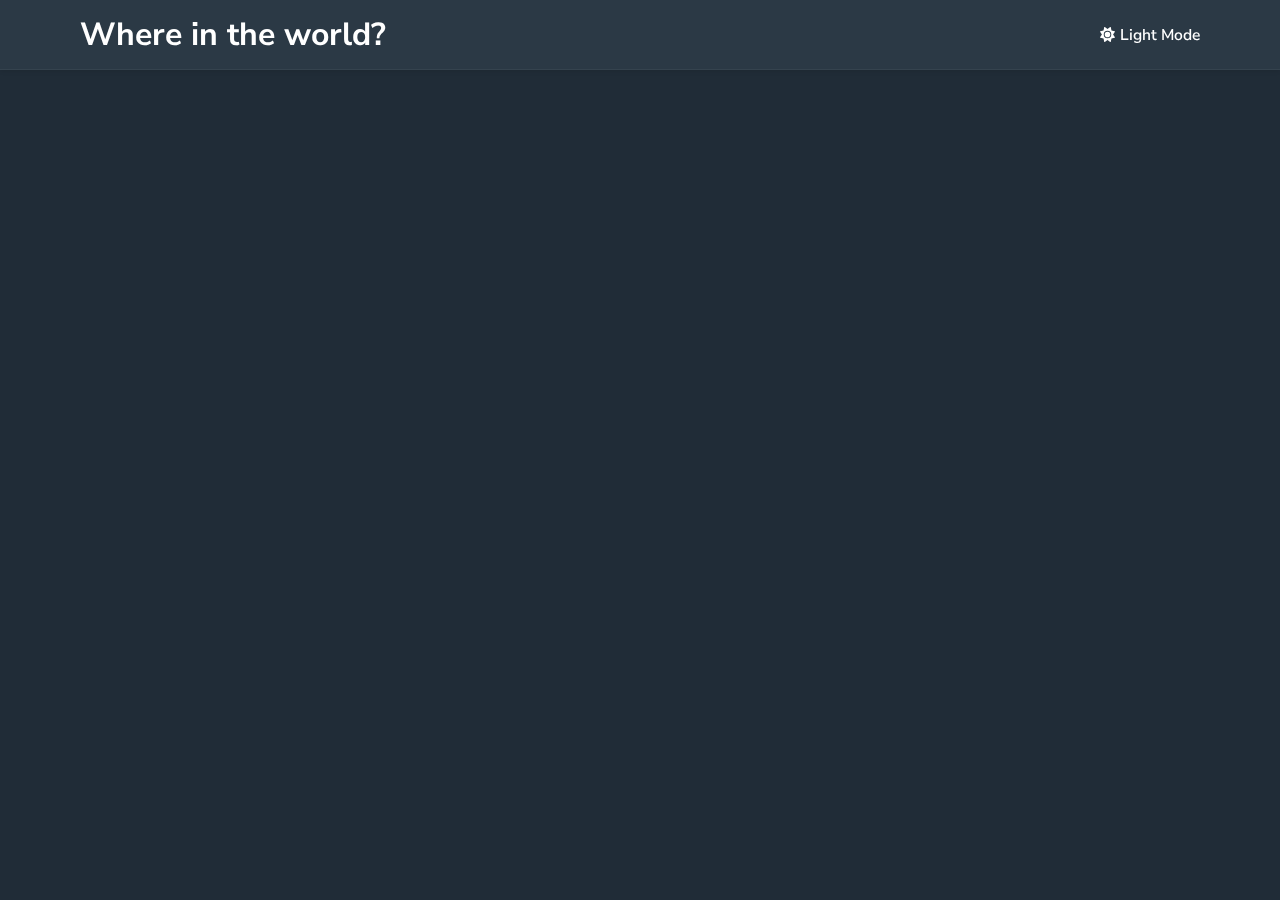
==== index.html @ 122494f7 "Working on it." ====
<!DOCTYPE html>
<html lang="en">
<head>
    <meta charset="UTF-8">
    <meta name="viewport" content="width=device-width, initial-scale=1.0">
    <title>REST COUNTRIES API</title>
    <link rel="stylesheet" href="./styles/reset.css">
</head>
<body>
    <!-- NAVBAR -->
    <nav class="navbar">
        <h1 class="navbar-logo">Where in the world?</h1>
        <button type="button" class="navbar-theme-button" id="navbarThemeButton">
            <svg class="navbar-theme-button-svg-second" xmlns="http://www.w3.org/2000/svg" viewBox="0 0 384 512"><path d="M223.5 32C100 32 0 132.3 0 256S100 480 223.5 480c60.6 0 115.5-24.2 155.8-63.4c5-4.9 6.3-12.5 3.1-18.7s-10.1-9.7-17-8.5c-9.8 1.7-19.8 2.6-30.1 2.6c-96.9 0-175.5-78.8-175.5-176c0-65.8 36-123.1 89.3-153.3c6.1-3.5 9.2-10.5 7.7-17.3s-7.3-11.9-14.3-12.5c-6.3-.5-12.6-.8-19-.8z"/></svg>
            <svg class="navbar-theme-button-svg" xmlns="http://www.w3.org/2000/svg" viewBox="0 0 512 512"><path d="M361.5 1.2c5 2.1 8.6 6.6 9.6 11.9L391 121l107.9 19.8c5.3 1 9.8 4.6 11.9 9.6s1.5 10.7-1.6 15.2L446.9 256l62.3 90.3c3.1 4.5 3.7 10.2 1.6 15.2s-6.6 8.6-11.9 9.6L391 391 371.1 498.9c-1 5.3-4.6 9.8-9.6 11.9s-10.7 1.5-15.2-1.6L256 446.9l-90.3 62.3c-4.5 3.1-10.2 3.7-15.2 1.6s-8.6-6.6-9.6-11.9L121 391 13.1 371.1c-5.3-1-9.8-4.6-11.9-9.6s-1.5-10.7 1.6-15.2L65.1 256 2.8 165.7c-3.1-4.5-3.7-10.2-1.6-15.2s6.6-8.6 11.9-9.6L121 121 140.9 13.1c1-5.3 4.6-9.8 9.6-11.9s10.7-1.5 15.2 1.6L256 65.1 346.3 2.8c4.5-3.1 10.2-3.7 15.2-1.6zM160 256a96 96 0 1 1 192 0 96 96 0 1 1 -192 0zm224 0a128 128 0 1 0 -256 0 128 128 0 1 0 256 0z"/></svg>
            <h3 class="navbar-theme-button-text">Light Mode</h3>
        </button>
    </nav>
    
    <script src="./scripts/theme.js"></script>
</body>
</html>
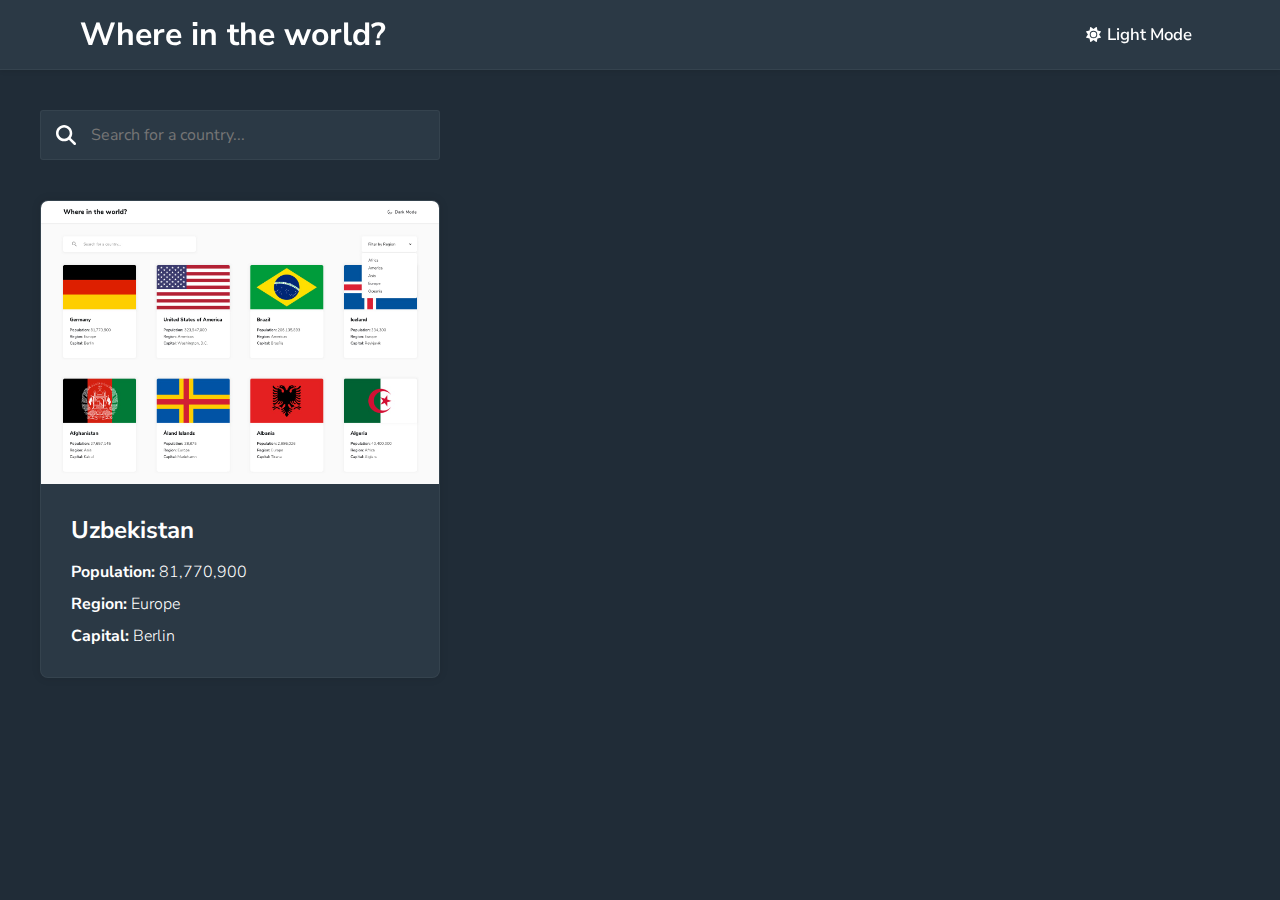
==== commit 6fdd3575: "Working on it." ====
--- a/index.html
+++ b/index.html
@@ -5,6 +5,8 @@
     <meta name="viewport" content="width=device-width, initial-scale=1.0">
     <title>REST COUNTRIES API</title>
     <link rel="stylesheet" href="./styles/reset.css">
+    <link rel="stylesheet" href="./styles/navbar.css">
+    <link rel="stylesheet" href="./styles/main.css">
 </head>
 <body>
     <!-- NAVBAR -->
@@ -16,6 +18,37 @@
             <h3 class="navbar-theme-button-text">Light Mode</h3>
         </button>
     </nav>
+
+    <!-- MAIN CONTENT -->
+    <main>
+        <!-- MAIN TOP -->
+        <div class="main-top">
+            <form class="main-top-search">
+                <label for="searchInput">
+                    <svg class="main-top-search-svg" xmlns="http://www.w3.org/2000/svg" viewBox="0 0 512 512"><path d="M416 208c0 45.9-14.9 88.3-40 122.7L502.6 457.4c12.5 12.5 12.5 32.8 0 45.3s-32.8 12.5-45.3 0L330.7 376c-34.4 25.2-76.8 40-122.7 40C93.1 416 0 322.9 0 208S93.1 0 208 0S416 93.1 416 208zM208 352a144 144 0 1 0 0-288 144 144 0 1 0 0 288z"/></svg>
+                    <input type="search" placeholder="Search for a country..." id="searchInput" class="main-top-search-input">
+                </label>
+            </form>
+        </div>
+
+
+        <!-- COUNTRIES THEMSELVES -->
+        <div class="countries-themselves">
+            <a href="./pages/country-data.html" class="country-itself">
+                <div class="country-itself-image">
+                    <img src="./design/desktop-design-home-light.jpg" class="country-itself-image-itself">
+                </div>
+                <div class="country-itself-information">
+                    <h2 class="country-itself-information-name">Uzbekistan</h2>
+                    <div class="country-itself-information-inner">
+                        <h4 class="country-itself-information-inner-text"><span class="country-itself-information-inner-text-bold">Population:</span> 81,770,900</h4>
+                        <h4 class="country-itself-information-inner-text"><span class="country-itself-information-inner-text-bold">Region:</span> Europe</h4>
+                        <h4 class="country-itself-information-inner-text"><span class="country-itself-information-inner-text-bold">Capital:</span> Berlin</h4>
+                    </div>
+                </div>
+            </a>
+        </div>
+    </main>
     
     <script src="./scripts/theme.js"></script>
 </body>
--- a/styles/navbar.css
+++ b/styles/navbar.css
@@ -0,0 +1,103 @@
+
+/* NAVBAR */
+
+.navbar {
+    width: 100%;
+    height: 70px;
+    position: fixed;
+    top: 0;
+    left: 0;
+    background-color: hsl(209, 23%, 22%);
+    display: flex;
+    align-items: center;
+    justify-content: space-between;
+    padding-inline: 80px;
+    box-shadow: 0 1px 5px rgba(0, 0, 0, 0.1);
+    border-bottom: 1px solid rgba(255,255,255,0.05);
+}
+
+/* NAVBAR LOGO */
+
+.navbar-logo {
+    color: white;
+}
+
+/* NAVBAR THEME BUTTON */
+
+.navbar-theme-button {
+    --svg-size: 15px;
+    width: max-content;
+    display: flex;
+    align-items: center;
+    column-gap: 6px;
+    background-color: transparent;
+    border: 0;
+    cursor: pointer;
+    padding: 5px 8px;
+    border-radius: 0.2rem;
+}
+
+.navbar-theme-button-svg {
+    fill: white;
+    width: var(--svg-size);
+    height: var(--svg-size);
+}
+
+.navbar-theme-button-svg-second {
+    display: none;
+    width: var(--svg-size);
+    height: var(--svg-size);
+}
+
+.navbar-theme-button-text {
+    color: white;
+    font-weight: 600;
+    font-size: 1.05rem;
+}
+
+.navbar-theme-button:hover {
+    background-color: rgba(255,255,255,0.05);
+}
+
+.navbar-theme-button:active {
+    background-color: rgba(255,255,255,0.03);
+}
+
+/* NAVBAR THEME BUTTON JS */
+
+.navbar-theme-button-js:hover {
+    background-color: rgba(0, 0, 0, 0.05);
+}
+
+.navbar-theme-button-js:active {
+    background-color: rgba(0, 0, 0, 0.03);
+}
+
+.navbar-theme-button-js .navbar-theme-button-svg {
+    display: none;
+}
+
+.navbar-theme-button-js .navbar-theme-button-svg-second {
+    display: unset;
+}
+
+.navbar-theme-button-js .navbar-theme-button-text {
+    color: black;
+}
+
+/* BODY JS */
+
+.body-js {
+    background-color: hsl(0, 0%, 98%);
+}
+
+/* BODY JS - NAVBAR */
+
+.body-js .navbar {
+    background-color: white;
+    border-bottom: 1px solid rgba(0, 0, 0, 0.15);
+}
+
+.body-js .navbar-logo {
+    color: black;
+}--- a/styles/main.css
+++ b/styles/main.css
@@ -0,0 +1,121 @@
+/* MAIN */
+
+main {
+    padding-top: 70px;
+    display: flex;
+    flex-direction: column;
+}
+
+/* MAIN TOP */
+
+.main-top {
+    display: flex;
+    align-items: center;
+    justify-content: space-between;
+    padding: 40px;
+}
+
+/* MAIN TOP SEARCH */
+
+.main-top-search {
+    width: 400px;
+    height: 50px;
+    background-color: hsl(209, 23%, 22%);
+    border-radius: 0.2rem;
+    border: 1px solid rgba(255,255,255,0.05);
+}
+
+.main-top-search label {
+    width: 100%;
+    height: 100%;
+    display: grid;
+    align-items: center;
+    grid-template-columns: auto 1fr;
+    padding-inline: 15px;
+    column-gap: 15px;
+}
+
+.main-top-search-svg {
+    width: 20px;
+    height: 20px;
+    fill: white;
+}
+
+.main-top-search-input {
+    width: 100%;
+    height: 100%;
+    font-size: 1rem;
+    border: 0;
+    outline: none;
+    background-color: transparent;
+    color: white;
+}
+
+/* COUNTRIES THEMSELVES */
+
+.countries-themselves {
+    padding-inline: 40px;
+    display: grid;
+    grid-template-columns: repeat(auto-fill, minmax(350px, 1fr));
+}
+
+/* COUNTRY ITSELF */
+
+.country-itself {
+    background-color: hsl(209, 23%, 22%);
+    border-radius: 0.5rem;
+    overflow: hidden;
+    box-shadow: 0 0 10px rgba(0, 0, 0, 0.1);
+    text-decoration: none;
+    border: 1px solid rgba(255,255,255,0.05);
+}
+
+/* COUNTRY ITSELF IMAGE */
+
+.country-itself-image {
+    line-height: 0;
+    overflow: hidden;
+}
+
+.country-itself-image-itself {
+    width: 100%;
+    transition: scale 300ms;
+}
+
+/* COUNTRY ITSELF INFORMATION */
+
+.country-itself-information {
+    padding: 30px;
+    display: flex;
+    flex-direction: column;
+    row-gap: 15px;
+}
+
+/* COUNTRY ITSELF INFORMATION NAME */
+
+.country-itself-information-name {
+    color: white;
+}
+
+/* COUNTRY ITSELF INFORMATION INNER */
+
+.country-itself-information-inner {
+    display: flex;
+    flex-direction: column;
+    row-gap: 10px;
+}
+
+.country-itself-information-inner-text {
+    color: white;
+    font-weight: 300;
+}
+
+.country-itself-information-inner-text-bold {
+    font-weight: 700;
+}
+
+/* COUNTRY ITSELF STATES */
+
+.country-itself:hover .country-itself-image-itself {
+    scale: 1.05;
+}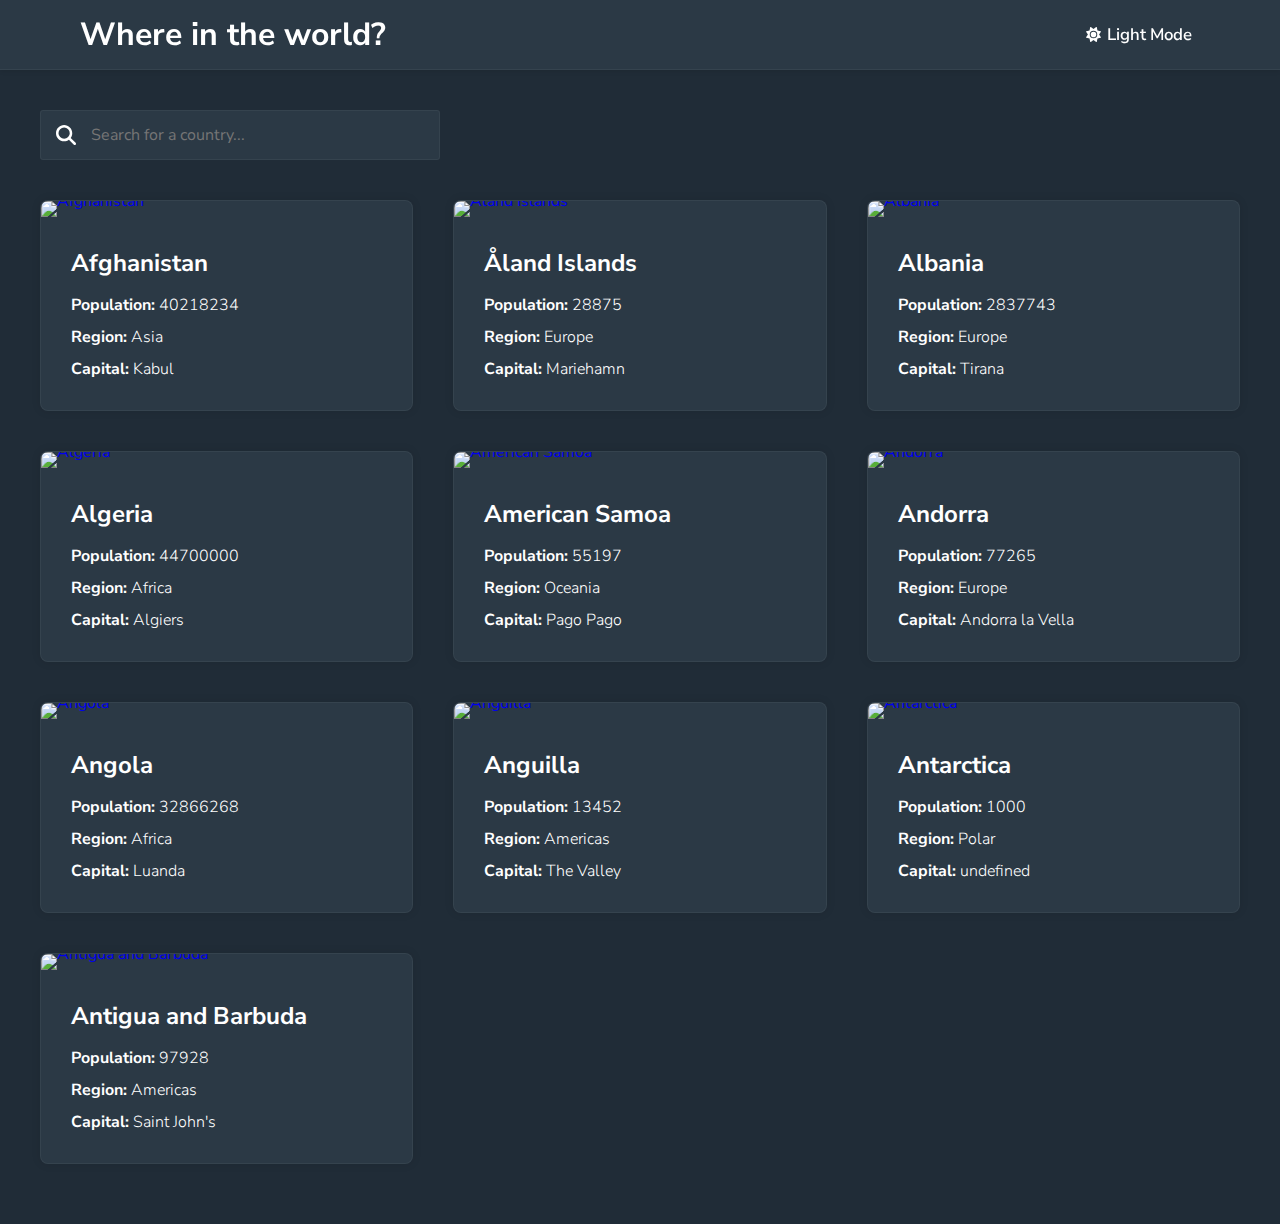
==== commit aaa7fa6b: "Working on it." ====
--- a/index.html
+++ b/index.html
@@ -29,27 +29,30 @@
                     <input type="search" placeholder="Search for a country..." id="searchInput" class="main-top-search-input">
                 </label>
             </form>
+            <p class="main-top-search-error">We could not find the country that you are looking for...</p>
         </div>
 
 
         <!-- COUNTRIES THEMSELVES -->
         <div class="countries-themselves">
-            <a href="./pages/country-data.html" class="country-itself">
+            <!-- <a href="./pages/country-data.html" class="country-itself">
                 <div class="country-itself-image">
                     <img src="./design/desktop-design-home-light.jpg" class="country-itself-image-itself">
                 </div>
                 <div class="country-itself-information">
                     <h2 class="country-itself-information-name">Uzbekistan</h2>
                     <div class="country-itself-information-inner">
-                        <h4 class="country-itself-information-inner-text"><span class="country-itself-information-inner-text-bold">Population:</span> 81,770,900</h4>
-                        <h4 class="country-itself-information-inner-text"><span class="country-itself-information-inner-text-bold">Region:</span> Europe</h4>
-                        <h4 class="country-itself-information-inner-text"><span class="country-itself-information-inner-text-bold">Capital:</span> Berlin</h4>
+                        <h4 class="country-itself-information-inner-text">Population: <span class="country-itself-information-inner-text-population">81,770,900</span></h4>
+                        <h4 class="country-itself-information-inner-text">Region: <span class="country-itself-information-inner-text-region">Asia</span></h4>
+                        <h4 class="country-itself-information-inner-text">Capital: <span class="country-itself-information-inner-text-capital">Kabul</span></h4>
                     </div>
                 </div>
-            </a>
+            </a> -->
         </div>
     </main>
     
     <script src="./scripts/theme.js"></script>
+    <script src="./scripts/display-data.js"></script>
+    <script src="./scripts/search.js"></script>
 </body>
 </html>--- a/styles/navbar.css
+++ b/styles/navbar.css
@@ -14,6 +14,7 @@
     padding-inline: 80px;
     box-shadow: 0 1px 5px rgba(0, 0, 0, 0.1);
     border-bottom: 1px solid rgba(255,255,255,0.05);
+    z-index: 999;
 }
 
 /* NAVBAR LOGO */
--- a/styles/main.css
+++ b/styles/main.css
@@ -4,14 +4,16 @@
     padding-top: 70px;
     display: flex;
     flex-direction: column;
+    padding-bottom: 60px;
 }
 
 /* MAIN TOP */
 
 .main-top {
+    width: 100%;
     display: flex;
+    justify-content: space-between;
     align-items: center;
-    justify-content: space-between;
     padding: 40px;
 }
 
@@ -23,6 +25,15 @@
     background-color: hsl(209, 23%, 22%);
     border-radius: 0.2rem;
     border: 1px solid rgba(255,255,255,0.05);
+}
+
+.main-top-search-error {
+    display: none;
+    color: white;
+}
+
+.main-top-search-error-active {
+    display: flex;
 }
 
 .main-top-search label {
@@ -56,7 +67,9 @@
 .countries-themselves {
     padding-inline: 40px;
     display: grid;
-    grid-template-columns: repeat(auto-fill, minmax(350px, 1fr));
+    grid-template-columns: repeat(auto-fill, minmax(300px, 1fr));
+    gap: 40px;
+    color: white;
 }
 
 /* COUNTRY ITSELF */
@@ -68,6 +81,16 @@
     box-shadow: 0 0 10px rgba(0, 0, 0, 0.1);
     text-decoration: none;
     border: 1px solid rgba(255,255,255,0.05);
+    display: flex;
+    flex-direction: column;
+}
+
+.country-itself-shown {
+    display: flex;
+}
+
+.country-itself-hidden {
+    display: none;
 }
 
 /* COUNTRY ITSELF IMAGE */
@@ -107,11 +130,13 @@
 
 .country-itself-information-inner-text {
     color: white;
-    font-weight: 300;
+    font-weight: 700;
 }
 
-.country-itself-information-inner-text-bold {
-    font-weight: 700;
+.country-itself-information-inner-text-population,
+.country-itself-information-inner-text-region,
+.country-itself-information-inner-text-capital {
+    font-weight: 300;
 }
 
 /* COUNTRY ITSELF STATES */
